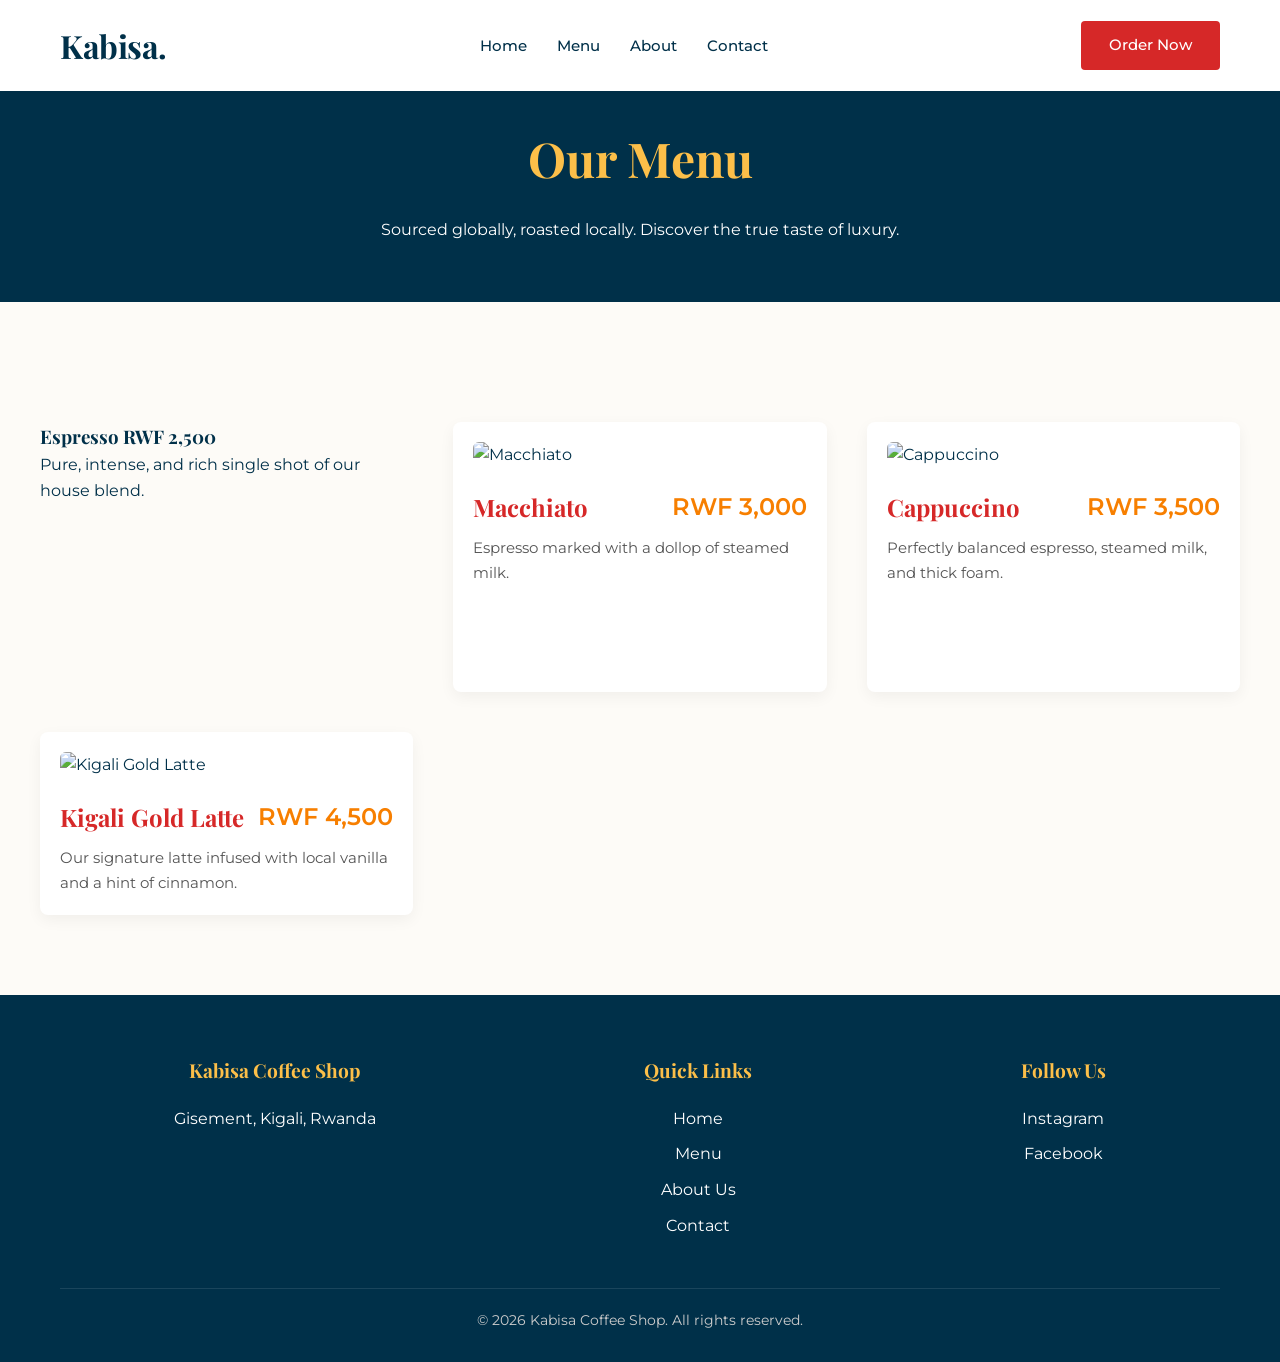
==== menu.html @ 3bc61718 "Add files via upload" ====
<!DOCTYPE html>
<html lang="en">
<head>
    <meta charset="UTF-8">
    <meta name="viewport" content="width=device-width, initial-scale=1.0">
    <title>Menu | Kabisa Coffee Shop</title>
    <link rel="stylesheet" href="style.css">
    <link rel="preconnect" href="https://fonts.googleapis.com">
    <link rel="preconnect" href="https://fonts.gstatic.com" crossorigin>
    <link href="https://fonts.googleapis.com/css2?family=Playfair+Display:wght@400;600;700&family=Montserrat:wght@300;400;500&display=swap" rel="stylesheet">
    <style>
        .page-header { background: var(--deep-blue); color: var(--white); padding: 120px 0 60px; text-align: center; }
        .page-header h2 { color: var(--soft-gold); font-size: 3rem; margin-bottom: 20px; }
        .menu-section { padding: 80px 0; }
        .menu-grid { display: grid; grid-template-columns: repeat(auto-fit, minmax(300px, 1fr)); gap: 40px; margin-top: 40px; }
        .menu-item { background: var(--white); padding: 20px; border-radius: 8px; box-shadow: 0 5px 15px rgba(0,0,0,0.05); }
        .menu-item-img { width: 100%; height: 250px; object-fit: cover; border-radius: 6px; margin-bottom: 20px; }
        .menu-item h3 { display: flex; justify-content: space-between; font-size: 1.5rem; color: var(--rich-red); margin-bottom: 10px; }
        .menu-item .price { color: var(--warm-orange); font-family: 'Montserrat', sans-serif; font-weight: 600; }
        .menu-item p { color: #555; font-size: 0.95rem; }
    </style>
</head>
<body>
    <header class="navbar">
        <div class="container">
            <h1 class="logo">Kabisa.</h1>
            <nav>
                <ul class="nav-links">
                    <li><a href="index.html">Home</a></li>
                    <li><a href="menu.html">Menu</a></li>
                    <li><a href="about.html">About</a></li>
                    <li><a href="contact.html">Contact</a></li>
                </ul>
            </nav>
            <a href="menu.html" class="btn-primary">Order Now</a>
        </div>
    </header>

    <div class="page-header">
        <div class="container">
            <h2>Our Menu</h2>
            <p>Sourced globally, roasted locally. Discover the true taste of luxury.</p>
        </div>
    </div>

    <section class="menu-section container">
        <div class="menu-grid">
            <div img src="https://images.unsplash.com/photo-1510591509098-f4fdc6d0ff04?auto=format&fit=crop&w=600&q=80" alt="Espresso" class="menu-item-img">
                <h3><span>Espresso</span> <span class="price">RWF 2,500</span></h3>
                <p>Pure, intense, and rich single shot of our house blend.</p>
            </div>
            <div class="menu-item">
                <img src="https://images.unsplash.com/photo-1485808191679-5f86510681a2?auto=format&fit=crop&w=600&q=80" alt="Macchiato" class="menu-item-img">
                <h3><span>Macchiato</span> <span class="price">RWF 3,000</span></h3>
                <p>Espresso marked with a dollop of steamed milk.</p>
            </div>
            <div class="menu-item">
                <img src="https://images.unsplash.com/photo-1534778101976-62847782c213?auto=format&fit=crop&w=600&q=80" alt="Cappuccino" class="menu-item-img">
                <h3><span>Cappuccino</span> <span class="price">RWF 3,500</span></h3>
                <p>Perfectly balanced espresso, steamed milk, and thick foam.</p>
            </div>
            <div class="menu-item">
                <img src="https://images.unsplash.com/photo-1461023058943-07cb1ce911f4?auto=format&fit=crop&w=600&q=80" alt="Kigali Gold Latte" class="menu-item-img">
                <h3><span>Kigali Gold Latte</span> <span class="price">RWF 4,500</span></h3>
                <p>Our signature latte infused with local vanilla and a hint of cinnamon.</p>
            </div>
        </div>
    </section>

    <footer class="footer">
        <div class="container">
            <div class="footer-content">
                <div class="footer-col">
                    <h4>Kabisa Coffee Shop</h4>
                    <p>Gisement, Kigali, Rwanda</p>
                </div>
                <div class="footer-col">
                    <h4>Quick Links</h4>
                    <ul>
                        <li><a href="index.html">Home</a></li>
                        <li><a href="menu.html">Menu</a></li>
                        <li><a href="about.html">About Us</a></li>
                        <li><a href="contact.html">Contact</a></li>
                    </ul>
                </div>
                <div class="footer-col">
                    <h4>Follow Us</h4>
                    <ul>
                        <li><a href="#">Instagram</a></li>
                        <li><a href="#">Facebook</a></li>
                    </ul>
                </div>
            </div>
            <div class="footer-bottom">
                &copy; 2026 Kabisa Coffee Shop. All rights reserved.
            </div>
        </div>
    </footer>

    </section>
</body>
</html>
---- style.css ----
/* --- Brand Colors --- */
:root {
    --deep-blue: #003049;
    --rich-red: #D62828;
    --warm-orange: #F77F00;
    --soft-gold: #FCBF49;
    --white: #ffffff;
    --light-bg: #fdfbf7;
}

/* --- Base Typography & Reset --- */
* {
    margin: 0;
    padding: 0;
    box-sizing: border-box;
}

body {
    font-family: 'Montserrat', sans-serif; /* Clean, modern body font */
    background-color: var(--light-bg);
    color: var(--deep-blue);
    line-height: 1.6;
}

h1, h2, h3, h4, h5, h6, .logo {
    font-family: 'Playfair Display', serif; /* Elegant, premium heading font */
    color: var(--deep-blue);
}

.container {
    max-width: 1200px;
    margin: 0 auto;
    padding: 0 20px;
}

/* --- Navigation --- */
.navbar {
    background-color: var(--white);
    padding: 20px 0;
    box-shadow: 0 2px 10px rgba(0,0,0,0.05);
    position: fixed;
    width: 100%;
    top: 0;
    z-index: 1000;
}

.navbar .container {
    display: flex;
    justify-content: space-between;
    align-items: center;
}

.logo {
    font-size: 2rem;
    font-weight: 700;
    color: var(--deep-blue);
    letter-spacing: -0.5px;
}

.nav-links {
    list-style: none;
    display: flex;
    gap: 30px;
}

.nav-links a {
    text-decoration: none;
    color: var(--deep-blue);
    font-weight: 500;
    font-size: 0.95rem;
    transition: color 0.3s ease;
}

.nav-links a:hover {
    color: var(--warm-orange);
}

/* --- Buttons --- */
.btn-primary, .btn-secondary {
    text-decoration: none;
    padding: 12px 28px;
    border-radius: 4px;
    font-weight: 500;
    transition: all 0.3s ease;
    font-size: 0.95rem;
}

.btn-primary {
    background-color: var(--rich-red);
    color: var(--white);
}

.btn-primary:hover {
    background-color: var(--deep-blue);
}

.btn-secondary {
    background-color: var(--soft-gold);
    color: var(--deep-blue);
}

.btn-secondary:hover {
    background-color: var(--warm-orange);
    color: var(--white);
}

/* --- Hero Section --- */
.hero {
    height: 90vh;
    display: flex;
    align-items: center;
    justify-content: center;
    text-align: center;
    background: linear-gradient(rgba(0, 48, 73, 0.6), rgba(0, 48, 73, 0.6)), url('https://images.unsplash.com/photo-1497935586351-b67a49e012bf?auto=format&fit=crop&w=1920&q=80') center/cover no-repeat;
    margin-top: 80px;
    color: var(--white);
}

.hero-content {
    max-width: 800px;
    padding: 20px;
}

.slogan {
    font-size: 4.5rem;
    font-weight: 700;
    margin-bottom: 20px;
    color: var(--white);
    line-height: 1.1;
}

.sub-slogan {
    font-size: 1.3rem;
    margin-bottom: 40px;
    font-weight: 300;
    color: #e0e0e0;
}

/* --- Story Section --- */
.story-section {
    padding: 100px 0;
    text-align: center;
    background-color: var(--white);
}

.story-section .container {
    max-width: 900px;
}

.story-section h2 {
    font-size: 2.5rem;
    color: var(--deep-blue);
    margin-bottom: 30px;
    line-height: 1.4;
}

/* --- Categories Section --- */
.categories-section {
    padding: 80px 0;
    background-color: var(--light-bg);
}

.section-title {
    text-align: center;
    font-size: 2.5rem;
    margin-bottom: 50px;
    color: var(--deep-blue);
}

.categories-grid {
    display: grid;
    grid-template-columns: repeat(auto-fit, minmax(250px, 1fr));
    gap: 30px;
}

.category-card {
    position: relative;
    height: 350px;
    border-radius: 8px;
    overflow: hidden;
    display: flex;
    align-items: center;
    justify-content: center;
    text-decoration: none;
}

.category-card::before {
    content: '';
    position: absolute;
    top: 0; left: 0; right: 0; bottom: 0;
    background: rgba(0, 48, 73, 0.4);
    transition: background 0.3s ease;
}

.category-card:hover::before {
    background: rgba(0, 48, 73, 0.6);
}

.category-card h3 {
    position: relative;
    color: var(--white);
    font-size: 2rem;
    z-index: 1;
}

/* --- Footer --- */
.footer {
    background-color: var(--deep-blue);
    color: var(--white);
    padding: 60px 0 30px;
    text-align: center;
}

.footer-content {
    display: flex;
    flex-wrap: wrap;
    justify-content: space-around;
    gap: 40px;
    margin-bottom: 40px;
}

.footer-col h4 {
    color: var(--soft-gold);
    margin-bottom: 20px;
    font-size: 1.2rem;
}

.footer-col ul {
    list-style: none;
}

.footer-col ul li {
    margin-bottom: 10px;
}

.footer-col a {
    color: var(--white);
    text-decoration: none;
    transition: color 0.3s;
}

.footer-col a:hover {
    color: var(--warm-orange);
}

.footer-bottom {
    border-top: 1px solid rgba(255,255,255,0.1);
    padding-top: 20px;
    font-size: 0.9rem;
    color: #ccc;
}
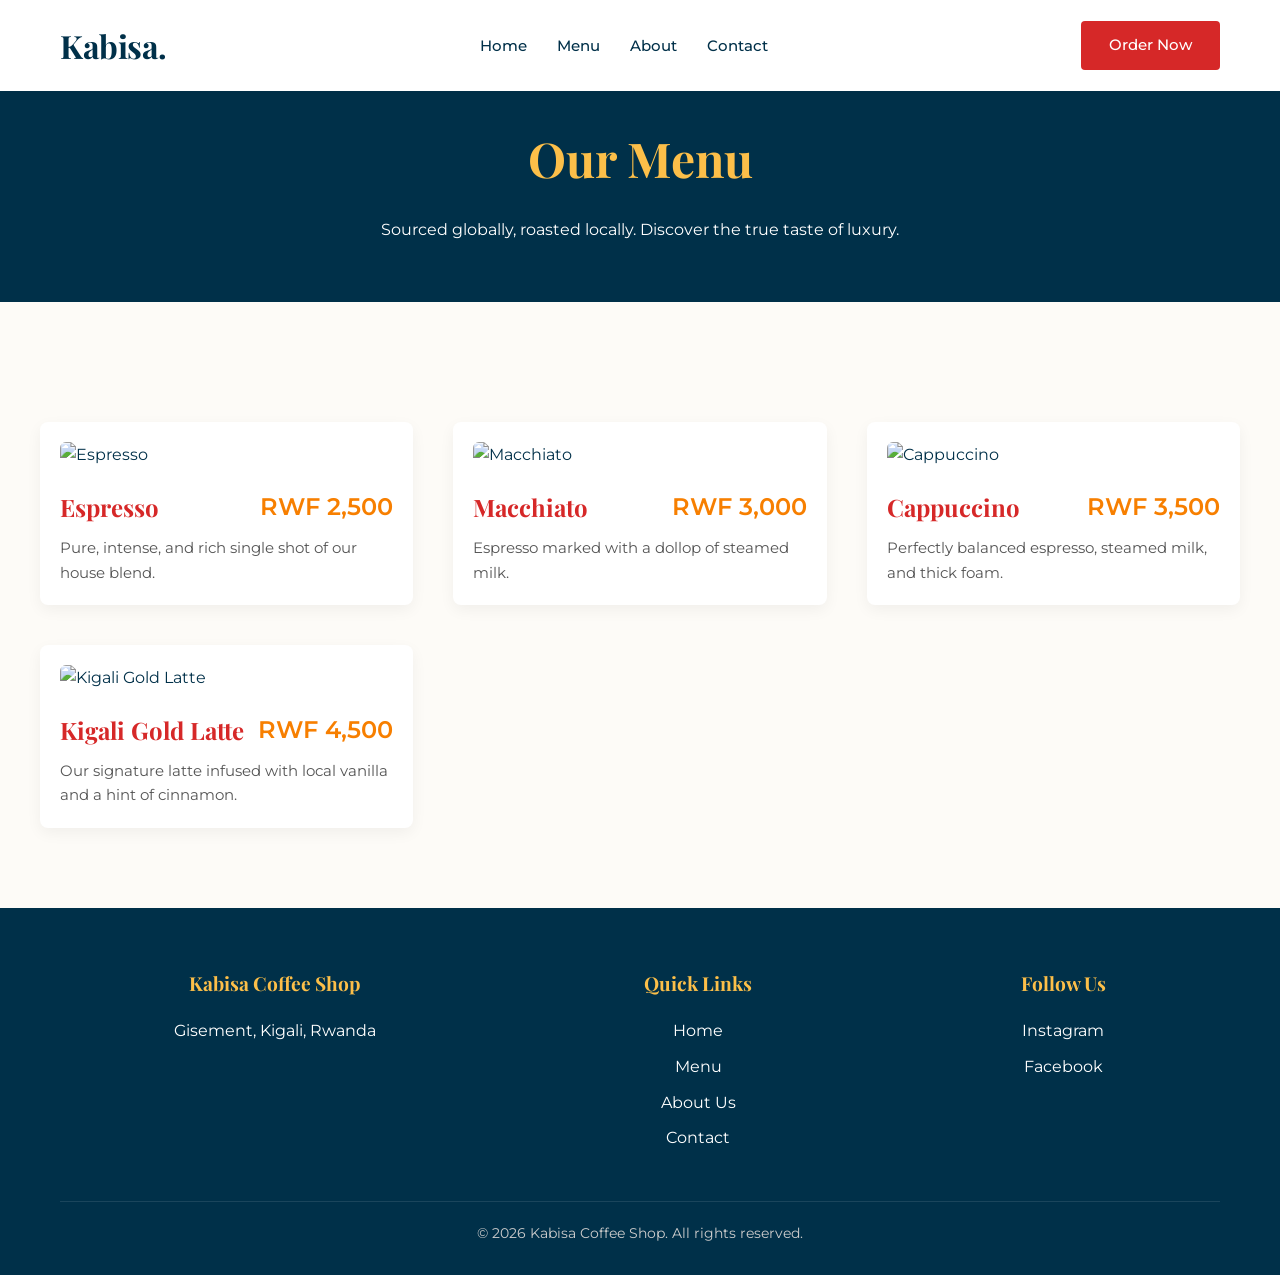
==== commit 3a0c24de: "Add files via upload" ====
--- a/menu.html
+++ b/menu.html
@@ -45,7 +45,8 @@
 
     <section class="menu-section container">
         <div class="menu-grid">
-            <div img src="https://images.unsplash.com/photo-1510591509098-f4fdc6d0ff04?auto=format&fit=crop&w=600&q=80" alt="Espresso" class="menu-item-img">
+            <div class="menu-item">
+                <img src="https://images.unsplash.com/photo-1620189507195-68309c04c4d0?auto=format&fit=crop&w=800&q=80" alt="Espresso" class="menu-item-img">
                 <h3><span>Espresso</span> <span class="price">RWF 2,500</span></h3>
                 <p>Pure, intense, and rich single shot of our house blend.</p>
             </div>
@@ -60,7 +61,7 @@
                 <p>Perfectly balanced espresso, steamed milk, and thick foam.</p>
             </div>
             <div class="menu-item">
-                <img src="https://images.unsplash.com/photo-1461023058943-07cb1ce911f4?auto=format&fit=crop&w=600&q=80" alt="Kigali Gold Latte" class="menu-item-img">
+                <img src="https://media.istockphoto.com/id/2168005130/photo/heart-shaped-latte-art-in-a-white-cup-with-coffee-beans-isolated-on-wooden-table-side-view-of.jpg?s=612x612&w=0&k=20&c=hQmWzRmUpVsrEVD97Dwy7jxk6FmRJhKbA2VNh_D5V9s=" alt="Kigali Gold Latte" class="menu-item-img">
                 <h3><span>Kigali Gold Latte</span> <span class="price">RWF 4,500</span></h3>
                 <p>Our signature latte infused with local vanilla and a hint of cinnamon.</p>
             </div>
